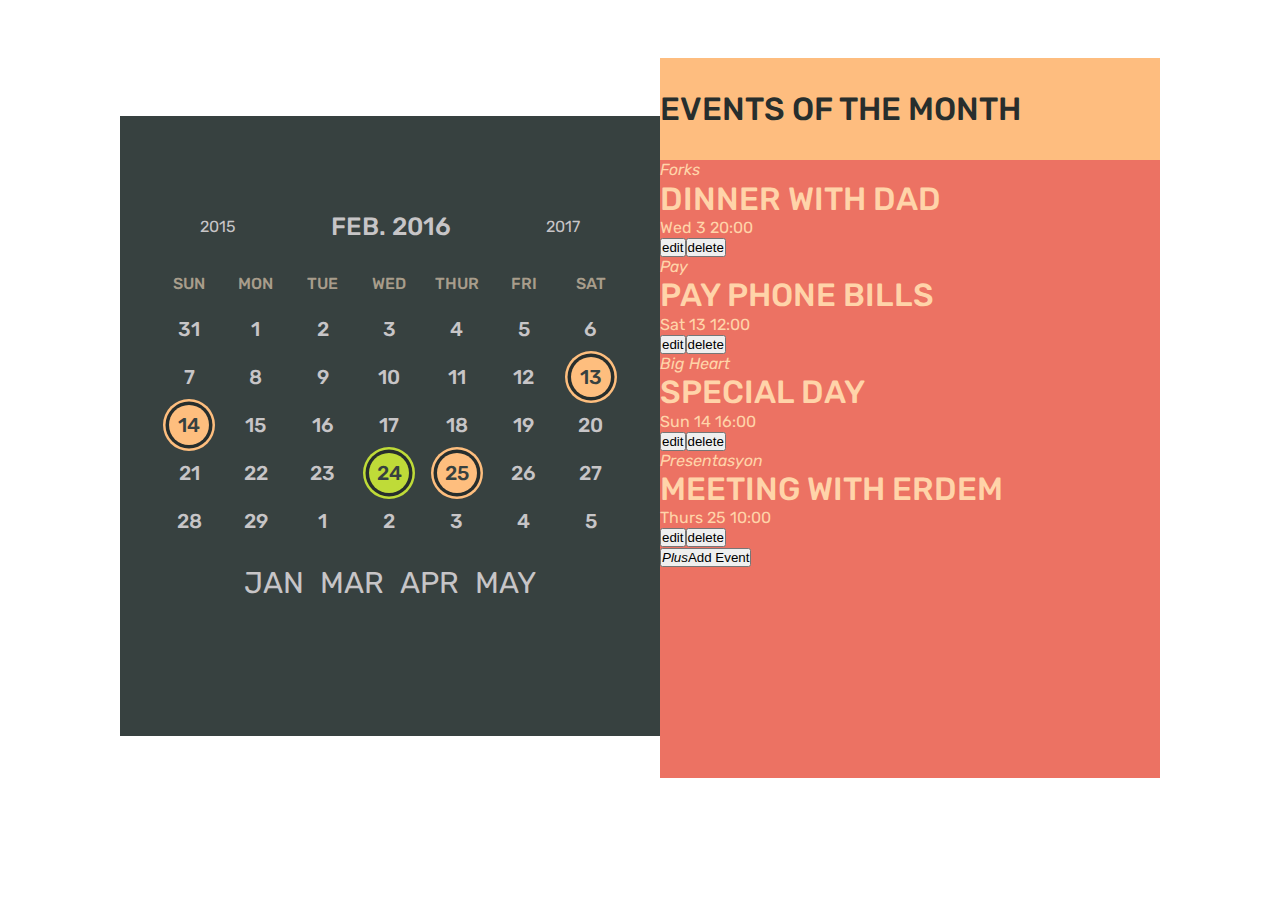
==== day3_calendar/index.html @ 4e823308 "calendar section complete" ====
<!DOCTYPE html>
<html lang="en">
<head>
  <meta charset="UTF-8">
  <meta http-equiv="X-UA-Compatible" content="IE=edge">
  <meta name="viewport" content="width=device-width, initial-scale=1.0">
  <link rel="stylesheet" href="https://cdnjs.cloudflare.com/ajax/libs/font-awesome/6.2.1/css/all.min.css" integrity="sha512-MV7K8+y+gLIBoVD59lQIYicR65iaqukzvf/nwasF0nqhPay5w/9lJmVM2hMDcnK1OnMGCdVK+iQrJ7lzPJQd1w==" crossorigin="anonymous" referrerpolicy="no-referrer" />
  <link rel="stylesheet" href="style.css">
  <title>Daily Design || Day 3 - Calendar</title>
</head>
<body>

  <main class="grid-container">
  
    <!--Left Side-->
    <section class="calendar">
      <header class="current-month">
        <p>2015</p>
        <p>Feb. 2016</p><p>2017</p>
      </header>
        <div class="weeks">
            <p>Sun</p>
            <p>Mon</p>
            <p>Tue</p>
            <p>Wed</p>
            <p>Thur</p>
            <p>Fri</p>
            <p>Sat</p>
            <p>31</p><p>1</p><p>2</p><p>3</p><p>4</p><p>5</p><p>6</p> <p>7</p><p>8</p><p>9</p><p>10</p><p >11</p><p>12</p><p class="event">13</p>
            <p class="event">14</p><p>15</p><p>16</p><p>17</p><p>18</p><p>19</p><p>20</p>
          <p>21</p><p>22</p><p>23</p><p class="today">24</p><p class="event">25</p><p>26</p><p>27</p><p>28</p><p>29</p><p>1</p><p>2</p><p>3</p><p>4</p><p>5</p>
        </div>
        </div>
      <footer class="months">
        <i class="fa fa-chevron-left"></i>
        <div class="display-months">
          <p>Jan</p>   <p>Mar</p> <p>Apr</p><p>May</p>
        </div>
        <i class="fa fa-chevron-right"></i>
      </footer>
    </section>

    <!--Right Side-->
    <section class="events">
        <h1 class="title">Events of the Month</h1>
      
        <div class="details">
       <article class="item">
        <i>Forks</i>
        <div class="title-time"><h1>Dinner with Dad</h1><p>Wed 3 20:00</p></div>
        <div class="buttons">
          <button class="btn">edit</button><button>delete</button>
        </div> 
       </article>
       <article class="item">
        <i>Pay</i>
        <div class="title-time"><h1>Pay Phone Bills</h1><p>Sat 13 12:00</p></div>
        <div class="buttons">
          <button class="btn">edit</button><button>delete</button>
        </div> 
       </article>
       <article class="item">
        <i>Big Heart</i>
        <div class="title-time"><h1>Special Day</h1><p>Sun 14 16:00</p></div>
        <div class="buttons">
          <button class="btn">edit</button><button>delete</button>
        </div> 
       </article>
       <article class="item">
        <i>Presentasyon</i>
        <div class="title-time"><h1>Meeting with Erdem</h1><p>Thurs 25 10:00</p></div>
        <div class="buttons">
          <button class="btn">edit</button><button>delete</button>
        </div> 
       </article>
       <button id="add-btn" class="btn btn-large"><i>Plus</i>Add Event</button>
      </div>
     
    </section>

  </main>
  
</body>
</html>
---- day3_calendar/style.css ----
@import url('https://fonts.googleapis.com/css2?family=Rubik:wght@300;400;500&display=swap');

:root{
  /* Font Families*/
  --ffMain:'Rubik', sans-serif;

  /*Colors*/
  --clrBgDark:#374140;
  --clrBgYellow:#febd7f;
  --clrBgDarkOrange:#ec7263;
  --clrEvent:#febe7e;
  --clrToday:#bfdb38;
  --clrDays:#a89d8b;
  --clrTextCalendr:#c7c5c7;
  --clrTextDetails:#fdebb9; 
}

*{
  margin: 0;
  padding: 0;
  box-sizing: border-box;
}

body{
  font-family: var(--ffMain);
  line-height: 1.2;
}

h1{
  text-transform: uppercase;
  font-weight: 500;
}

.grid-container {
  height: 100vh;
  width: 100vw;
  display: grid;
  grid-template-columns: repeat(2,auto);
}

/*Left Side*/
.calendar {
  margin-bottom: 3rem;
  align-self: center;
  justify-self: right;
  background: var(--clrBgDark);
  color:var(--clrTextCalendr);
  height: 620px;
  width: 540px;
}

.current-month{
  margin-top: 4rem;
  display: flex;
  justify-content: space-between;
  align-items: center;
  font-size:16px;
  margin:6rem 5rem 0;
}

.current-month  p:nth-child(2){
 font-size: 25px;
 font-weight: 500;
 text-transform: uppercase;
}

.weeks {
  margin:2rem 3rem;
  display: grid;
  gap:1.5rem;
  grid-template-columns: repeat(7,1fr);
  justify-items:center;
}

.weeks p:nth-child(n):nth-child(-n+7) {
  color:var(--clrDays);
  text-transform: uppercase;
  font-weight: 500;
  font-size: 16px;
}

.weeks p {
  font-size:20px;
  font-weight: 500;
  z-index: 10;
  user-select: none;
}

.event, .today {
 box-shadow:0px 0px 0 14px var(--clrEvent);
 border-radius: 50%;
 position: relative;
 color:var(--clrBgDark);
 height:1.5rem;
 width: 1.5rem;
 text-align: center;
}

.event::before, .today::before{
  content:'';
  position: absolute;
  top:50%;
  left:50%;
  transform: translate(-50%,-50%);
  background: #272e2d;
  height: 47px;
  width: 47px;
  border-radius: 50%;
  z-index: -1;
}

.event::after, .today::after {
  content:'';
  position:absolute;
  top:50%;
  left:50%;
  transform: translate(-50%,-50%);
  height:40px;
  width: 40px;
  border-radius: 50%;
  background: var(--clrEvent);
  z-index: -1;
}

.today {
  box-shadow:0px 0px 0 14px var(--clrToday);
}

.today::after{
  background: var(--clrToday);
}

/*Footer*/
.months {
  text-transform: uppercase;
  font-size: 30px;
  font-weight: 400;
  width: 90%;
  margin:0 auto;
  display: flex;
  align-items: baseline;
  justify-content: space-between; 
}

.display-months {
display: flex;
align-items: center;
justify-content: center;
gap:1rem;
}

footer i {
  font-size: 40px;
  font-weight: 100;
}

/*Right Side*/
.events{
  margin-bottom: 4rem;
  align-self: center;
  justify-self: left;
  height:720px;
  width: 500px;
  background:var(--clrBgDarkOrange);

}

 .title {
  background: var(--clrBgYellow);
  color:#272e2d;
  padding:2rem 0rem;
}

.details{
  color:#ffd4a9;
}
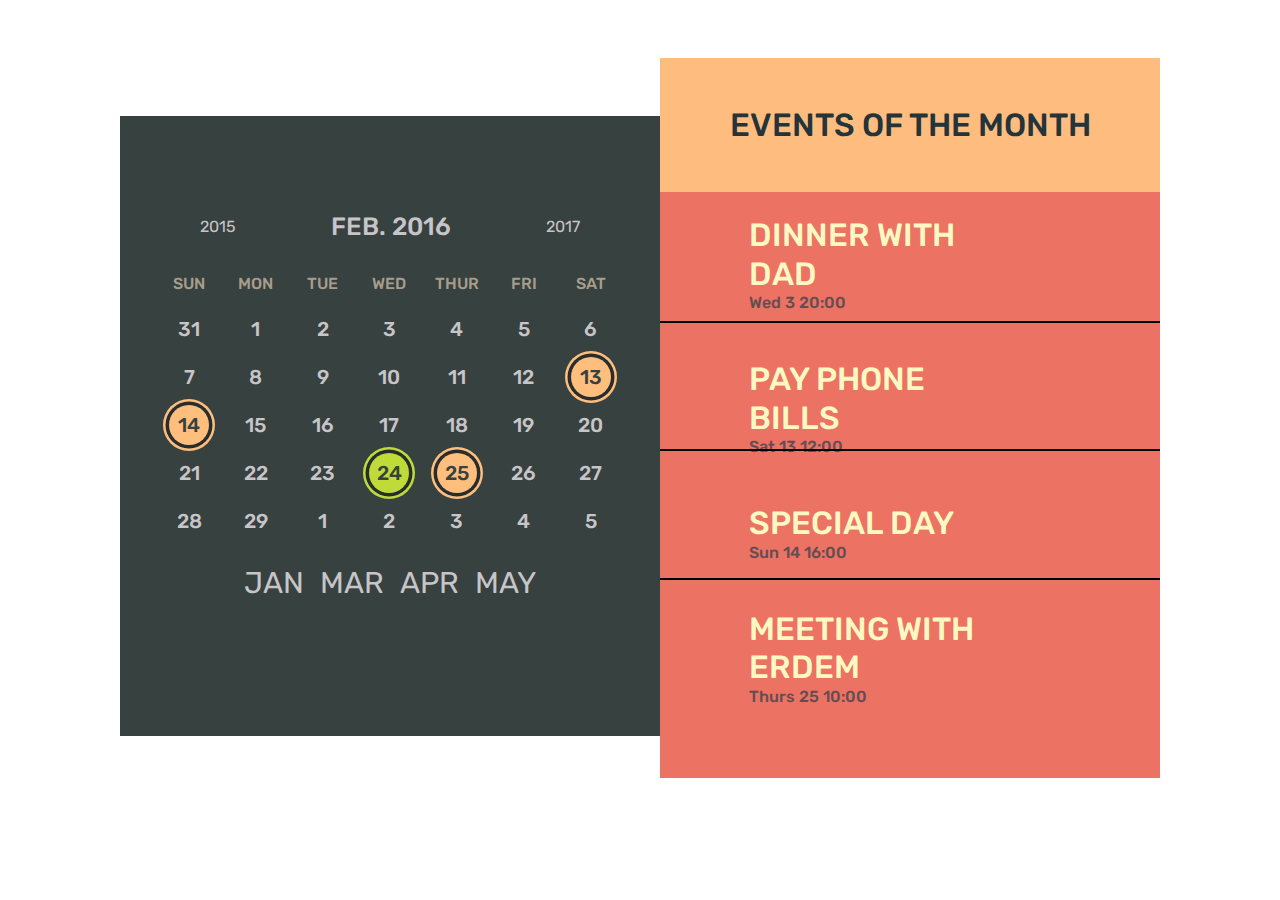
==== commit 9216cd1b: "calendar details almost done" ====
--- a/day3_calendar/index.html
+++ b/day3_calendar/index.html
@@ -43,37 +43,74 @@
     <!--Right Side-->
     <section class="events">
         <h1 class="title">Events of the Month</h1>
+        
+        <div class="details">
+        <i class="fa fa-utensils fa-2x item-icon"></i>
+
+        <div class="item-details">
+          <h1>Dinner with Dad</h1>
+          <p>Wed 3 20:00</p>
+        </div>
+
+        <div class="edit-del-btns">
+          <button>
+            <i class="fa-solid fa-pencil"></i></button>
+          <button>
+            <i class="fa-solid fa-trash"></i>
+          </button>
+        </div>
+
+        <span class="divider"></span>
+
+        <i class="fa-brands fa-google-pay fa-2x item-icon"></i>
+        <div class="item-details">
+          <h1>Pay Phone Bills</h1>
+          <p>Sat 13 12:00</p></div>
+        <div class="edit-del-btns">
+          <button>
+            <i class="fa-solid fa-pencil"></i></button>
+          <button>
+            <i class="fa-solid fa-trash"></i>
+          </button>
+        </div> 
+
+        <span class="divider"></span>
+  
+        <i class="fa-regular fa-heart fa-2x item-icon"></i>
+        <div class="item-details">
+          <h1>Special Day</h1>
+          <p>Sun 14 16:00</p></div>
+        <div class="edit-del-btns">
+          <button>
+            <i class="fa-solid fa-pencil"></i></button>
+          <button>
+            <i class="fa-solid fa-trash"></i>
+          </button>
+        </div> 
+
+        <span class="divider"></span>
+ 
+        <i class="fa fa-person-chalkboard fa-2x item-icon"></i>
+        <div class="item-details">
+          <h1>Meeting with Erdem</h1>
+          <p>Thurs 25 10:00</p></div>
+        <div class="edit-del-btns">
+          <button>
+            <i class="fa-solid fa-pencil"></i></button>
+          <button>
+            <i class="fa-solid fa-trash"></i>
+          </button>
+        </div> 
+   
+
+       <!--
+
+         <button id="add-btn" class="btn btn-lg">
+        <i class="fa-solid fa-plus fa-2x"></i>
+        
+        Add Event</button>
+       -->
       
-        <div class="details">
-       <article class="item">
-        <i>Forks</i>
-        <div class="title-time"><h1>Dinner with Dad</h1><p>Wed 3 20:00</p></div>
-        <div class="buttons">
-          <button class="btn">edit</button><button>delete</button>
-        </div> 
-       </article>
-       <article class="item">
-        <i>Pay</i>
-        <div class="title-time"><h1>Pay Phone Bills</h1><p>Sat 13 12:00</p></div>
-        <div class="buttons">
-          <button class="btn">edit</button><button>delete</button>
-        </div> 
-       </article>
-       <article class="item">
-        <i>Big Heart</i>
-        <div class="title-time"><h1>Special Day</h1><p>Sun 14 16:00</p></div>
-        <div class="buttons">
-          <button class="btn">edit</button><button>delete</button>
-        </div> 
-       </article>
-       <article class="item">
-        <i>Presentasyon</i>
-        <div class="title-time"><h1>Meeting with Erdem</h1><p>Thurs 25 10:00</p></div>
-        <div class="buttons">
-          <button class="btn">edit</button><button>delete</button>
-        </div> 
-       </article>
-       <button id="add-btn" class="btn btn-large"><i>Plus</i>Add Event</button>
       </div>
      
     </section>
--- a/day3_calendar/style.css
+++ b/day3_calendar/style.css
@@ -12,7 +12,10 @@
   --clrToday:#bfdb38;
   --clrDays:#a89d8b;
   --clrTextCalendr:#c7c5c7;
-  --clrTextDetails:#fdebb9; 
+  --clrTextDetails:#e5ce8f; 
+  --clrHeading:#23343a;
+  --clrIconEdtDel:#644d52;
+  --clrDividingLine:#ea6461;
 }
 
 *{
@@ -29,6 +32,33 @@
 h1{
   text-transform: uppercase;
   font-weight: 500;
+}
+
+button,
+input,
+form,
+textarea {
+  font-family: inherit;
+  font-size: inherit;
+}
+
+
+.btn{
+  border:none;
+  padding:1rem 2rem;
+  color:#fff;
+  border-radius: 3px;
+  background: var(--clrBgDark);
+}
+
+.btn-lg{
+  padding:1rem 3rem;
+  text-transform: uppercase;
+  display: flex;
+  align-items: center;
+  justify-content: center;
+  gap:1rem;
+  font-weight:500;
 }
 
 .grid-container {
@@ -166,12 +196,60 @@
 }
 
  .title {
+  text-align: center;
   background: var(--clrBgYellow);
-  color:#272e2d;
-  padding:2rem 0rem;
-}
+  color:var(--clrHeading);
+  font-weight: 500;
+  padding:3rem 3.5rem;
+}
+
 
 .details{
-  color:#ffd4a9;
-}
-
+  padding:1.5rem 1.5rem 0;
+  display:grid;
+  grid-template-columns: 1fr 4fr 2fr;
+  row-gap:3rem;
+  color:#fef9c3;
+  position: relative;
+}
+
+.item-icon{
+  justify-self:center;
+  align-self: center;
+}
+
+
+.details span {
+position: absolute;
+height:2px;
+width: 100%;
+background: black;
+top:25%;
+}
+
+.details span:nth-of-type(2){
+  top:50%;
+}
+
+.details span:nth-of-type(3){
+  top:75%;
+}
+
+.item-details p {
+  color:#644d52;
+  font-weight: 500;
+}
+
+.edit-del-btns{
+  justify-self: end;
+}
+
+.edit-del-btns button {
+  background: transparent;
+  border: none;
+
+}
+
+.edit-del-btns i {
+  color:#644d52;
+}
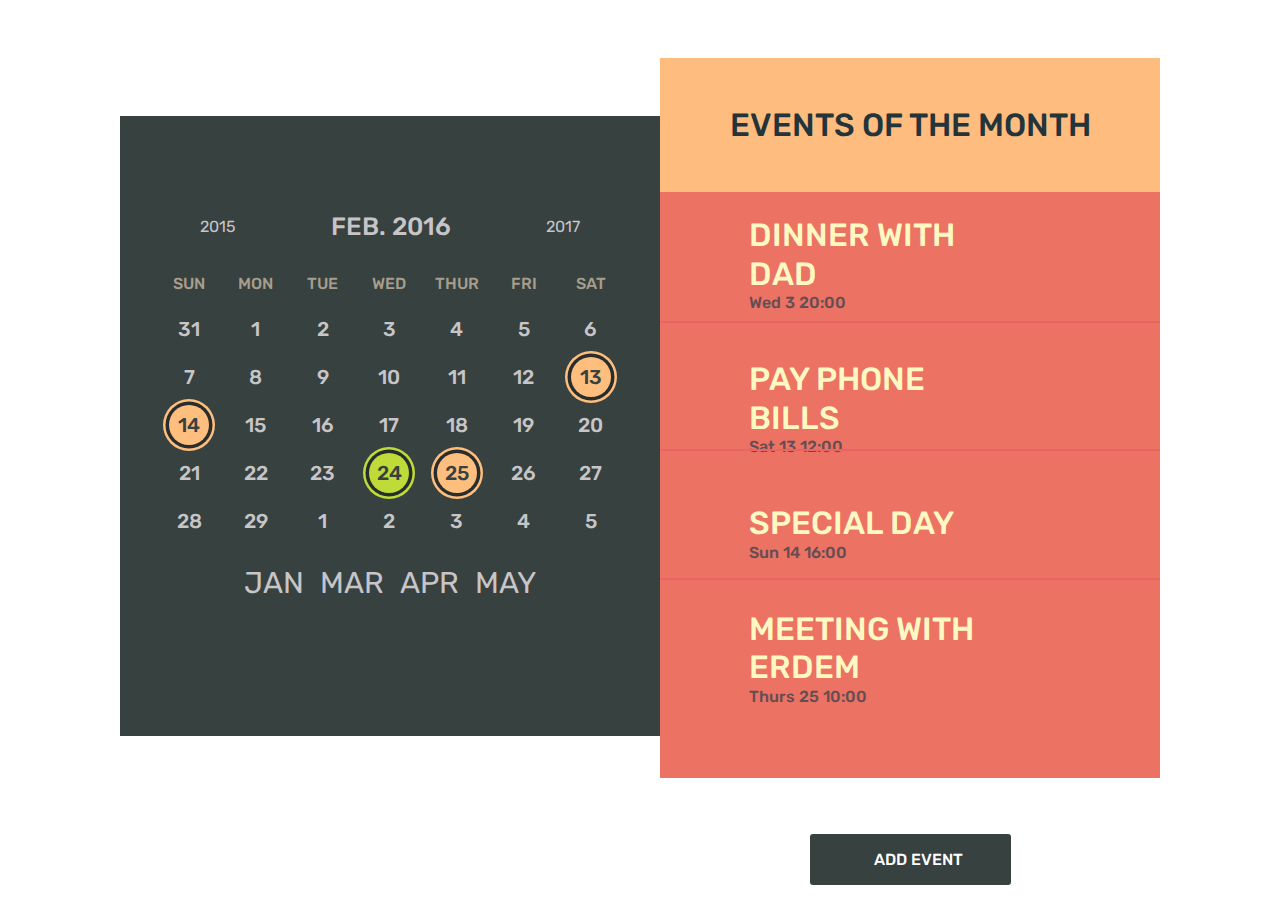
==== commit a7d28e24: "added modal" ====
--- a/day3_calendar/index.html
+++ b/day3_calendar/index.html
@@ -101,21 +101,44 @@
             <i class="fa-solid fa-trash"></i>
           </button>
         </div> 
-   
-
-       <!--
-
-         <button id="add-btn" class="btn btn-lg">
+      </div>
+      <button id="add-event-btn" class="btn btn-lg">
         <i class="fa-solid fa-plus fa-2x"></i>
-        
         Add Event</button>
-       -->
-      
-      </div>
-     
     </section>
 
   </main>
   
+<!--Modal-->
+<div id="modal-container" class="modal-container">
+
+  <form action="" class="modal-content">
+    <button id="btn-modal-close" class="btn-modal-close">x</button>
+    <h1>Add an Event</h1>
+
+    <div class="form-grid">
+       <label for="date">Select Date:
+       </label>
+       <input class="modal-input" type="text" name="date" id="date">
+       <label for="time">Time:
+       </label>
+       <input class="modal-input" type="text" name="time" id="time">
+       <label for="details">Details:
+       </label>
+       <textarea 
+       rows="4"
+       type="text" 
+       id="details" 
+       name="details"
+       >
+      </textarea>
+    </div>
+      
+       <button type="submit" class="btn modal-btn">Add to Calendar</button>
+  </form>
+</div>
+
+
+<script src="./script.js"></script>
 </body>
 </html>--- a/day3_calendar/style.css
+++ b/day3_calendar/style.css
@@ -6,6 +6,8 @@
 
   /*Colors*/
   --clrBgDark:#374140;
+  --clrBgModal:rgba(60, 83, 81,0.9);
+  --clrBgModalOpaque:rgb(22, 34, 33);
   --clrBgYellow:#febd7f;
   --clrBgDarkOrange:#ec7263;
   --clrEvent:#febe7e;
@@ -188,7 +190,7 @@
 .events{
   margin-bottom: 4rem;
   align-self: center;
-  justify-self: left;
+  justify-self:left;
   height:720px;
   width: 500px;
   background:var(--clrBgDarkOrange);
@@ -223,7 +225,7 @@
 position: absolute;
 height:2px;
 width: 100%;
-background: black;
+background: var(--clrDividingLine);
 top:25%;
 }
 
@@ -247,9 +249,94 @@
 .edit-del-btns button {
   background: transparent;
   border: none;
-
 }
 
 .edit-del-btns i {
   color:#644d52;
 }
+
+#add-event-btn{
+  margin:8rem auto 0;
+}
+
+/*Modal*/
+.modal-container {
+  position:fixed;
+  display: none;
+  align-items: center;
+  justify-content: center;
+  top:0;
+  left:0;
+  z-index: 10;
+  height:100%;
+  width: 100%;
+  background-color: var(--clrBgModal);
+  transition: all 0.3s ease-in-out;
+
+}
+
+.modal-content{
+  height: 400px;
+  width: 500px;
+  background-color:var(--clrBgModalOpaque);
+  color:#fff; 
+  border-radius: 3px;
+  position: relative;
+
+}
+
+.btn-modal-close{
+  position: absolute;
+  right:0;
+  border:none;
+  height:25px;
+  width: 25px;
+  padding:2px 4px;
+  background-color: #b2bebd;
+  transition: all 0.15s ease;
+}
+
+.btn-modal-close:hover{
+  background: #000;
+  color:#fff;
+}
+
+.form-grid{
+  padding:2rem;
+  display:grid;
+  grid-template-columns: repeat(2,1fr);
+  gap:1rem;
+}
+
+.form-grid label {
+  align-self:center;
+  justify-self: start;
+  display: block;
+}
+
+.modal-input {
+border:none;
+justify-self: start;
+padding: 0.5rem;
+}
+
+textarea{
+  resize: none;
+  padding: 0.5rem;
+}
+
+.modal-content h1 {
+  text-align: center;
+  margin-top: 2rem;
+}
+
+.modal-btn{
+ display: block;
+ margin: 0 auto;
+ background-color: #304745;
+ transition:all 0.1s ease;
+}
+
+.modal-btn:hover{
+  background-color: var(--clrBgDark);
+}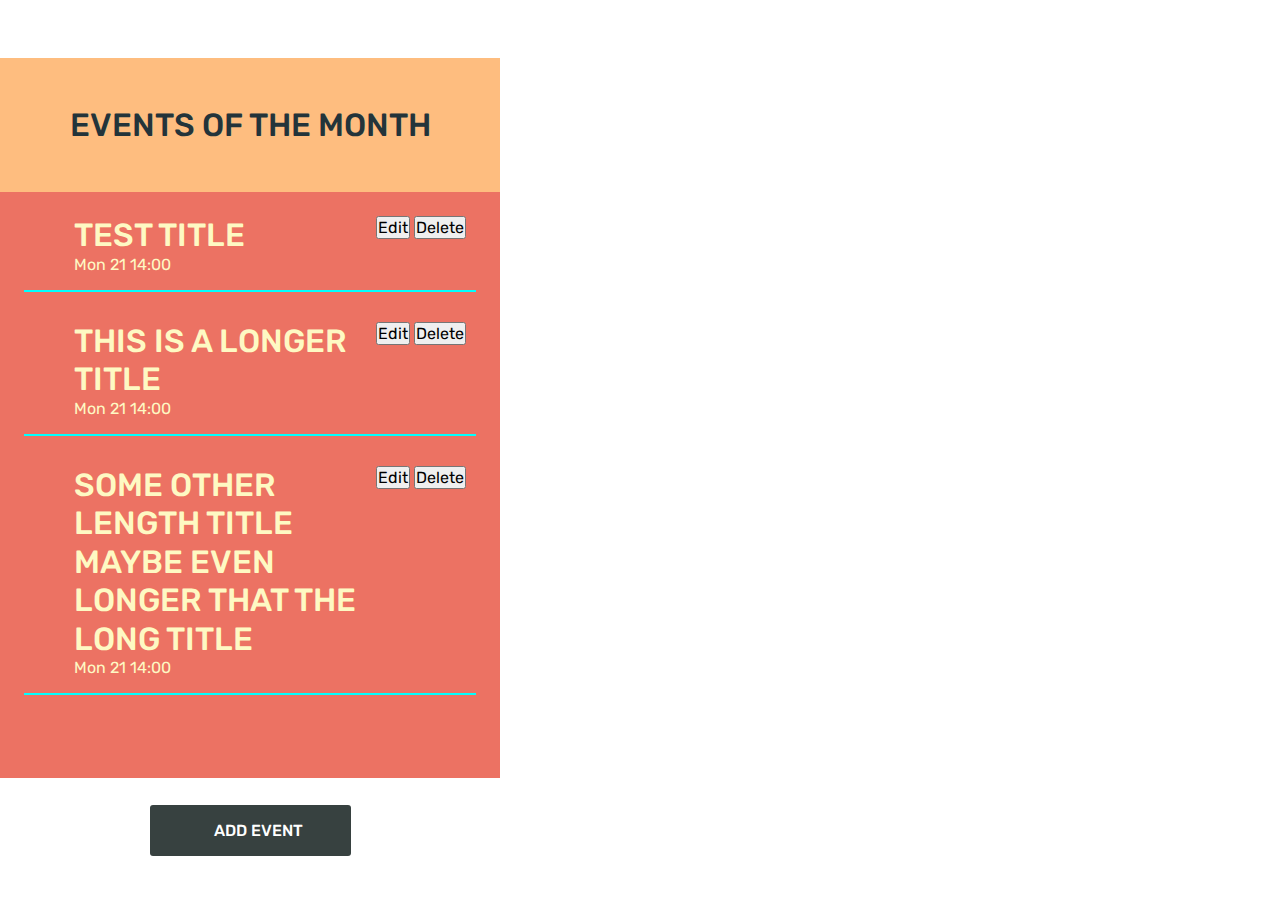
==== commit 4c135310: "add item step1" ====
--- a/day3_calendar/index.html
+++ b/day3_calendar/index.html
@@ -44,9 +44,56 @@
     <section class="events">
         <h1 class="title">Events of the Month</h1>
         
-        <div class="details">
+        <div id="details-flex-container" class="details-flex-container">
+         
+          
+          <div class="details-item">
+            <i class="fa-solid fa-magnifying-glass"></i>
+            <div class="details-text">
+              <h1 class="details-title">Test Title</h1>
+              <span class="details-date">Mon 21</span>
+              <span class="details-time">14:00</span>
+            </div>
+            <div class="edit-delete">
+              <button class="edit">Edit</button>
+              <button class="delete">Delete</button>
+            </div>
+          </div>
+
+          <div class="details-item">
+            <i class="fa-solid fa-magnifying-glass"></i>
+            <div class="details-text">
+              <h1 class="details-title">This is a longer title</h1>
+              <span class="details-date">Mon 21</span>
+              <span class="details-time">14:00</span>
+            </div>
+            <div class="edit-delete">
+              <button class="edit">Edit</button>
+              <button class="delete">Delete</button>
+            </div>
+          </div>
+
+          <div class="details-item">
+            <i class="fa-solid fa-magnifying-glass"></i>
+            <div class="details-text">
+              <h1 class="details-title">Some other length title maybe even longer that the long title</h1>
+              <span class="details-date">Mon 21</span>
+              <span class="details-time">14:00</span>
+            </div>
+            <div class="edit-delete">
+              <button class="edit-btn">Edit</button>
+              <button class="delete-btn">Delete</button>
+            </div>
+          </div>
+
+         
+       
+
+         
+   
+
+          <!--
         <i class="fa fa-utensils fa-2x item-icon"></i>
-
         <div class="item-details">
           <h1>Dinner with Dad</h1>
           <p>Wed 3 20:00</p>
@@ -60,12 +107,13 @@
           </button>
         </div>
 
-        <span class="divider"></span>
+        <div class="divider"></div>
 
         <i class="fa-brands fa-google-pay fa-2x item-icon"></i>
         <div class="item-details">
           <h1>Pay Phone Bills</h1>
           <p>Sat 13 12:00</p></div>
+
         <div class="edit-del-btns">
           <button>
             <i class="fa-solid fa-pencil"></i></button>
@@ -74,12 +122,13 @@
           </button>
         </div> 
 
-        <span class="divider"></span>
+        <div class="divider"></div>
   
         <i class="fa-regular fa-heart fa-2x item-icon"></i>
         <div class="item-details">
           <h1>Special Day</h1>
-          <p>Sun 14 16:00</p></div>
+          <p>Sun 14 16:00</p>
+        </div>
         <div class="edit-del-btns">
           <button>
             <i class="fa-solid fa-pencil"></i></button>
@@ -88,7 +137,8 @@
           </button>
         </div> 
 
-        <span class="divider"></span>
+        <div class="divider"></div>
+
  
         <i class="fa fa-person-chalkboard fa-2x item-icon"></i>
         <div class="item-details">
@@ -101,6 +151,9 @@
             <i class="fa-solid fa-trash"></i>
           </button>
         </div> 
+
+
+        -->
       </div>
       <button id="add-event-btn" class="btn btn-lg">
         <i class="fa-solid fa-plus fa-2x"></i>
@@ -117,24 +170,45 @@
     <h1>Add an Event</h1>
 
     <div class="form-grid">
-       <label for="date">Select Date:
+
+       <label class="date-label" for="date">Select Date:
        </label>
-       <input class="modal-input" type="text" name="date" id="date">
-       <label for="time">Time:
+       <input
+       type="date"  
+       class="date-input"  
+       name="date" 
+       id="date"
+       value="2022-11-20"
+       min="2022-11-20"
+       max="2024-11-20"
+       >
+       <label class="time-label" for="time">Time:
        </label>
-       <input class="modal-input" type="text" name="time" id="time">
-       <label for="details">Details:
+       <input 
+       class="time-input" 
+       type="time" 
+       name="time" 
+       id="time">
+       <label class="textarea-label" for="details">Details:
        </label>
        <textarea 
+       placeholder="Maximum 50 characters"
+       maxlength="50"
+       class="textarea-input"
        rows="4"
        type="text" 
        id="details" 
        name="details"
-       >
-      </textarea>
+       ></textarea>
+     
+      <button 
+      id="add-to-calendar"
+      type="submit" 
+      class="btn modal-submit-btn">Add to Calendar</button>
     </div>
+    
       
-       <button type="submit" class="btn modal-btn">Add to Calendar</button>
+      
   </form>
 </div>
 
--- a/day3_calendar/style.css
+++ b/day3_calendar/style.css
@@ -72,6 +72,7 @@
 
 /*Left Side*/
 .calendar {
+  display: none;
   margin-bottom: 3rem;
   align-self: center;
   justify-self: right;
@@ -205,37 +206,37 @@
   padding:3rem 3.5rem;
 }
 
-
-.details{
+.details-flex-container { 
   padding:1.5rem 1.5rem 0;
-  display:grid;
-  grid-template-columns: 1fr 4fr 2fr;
+  display:flex;
+  flex-direction: column;
   row-gap:3rem;
   color:#fef9c3;
   position: relative;
-}
-
-.item-icon{
-  justify-self:center;
-  align-self: center;
-}
-
-
-.details span {
-position: absolute;
-height:2px;
-width: 100%;
-background: var(--clrDividingLine);
-top:25%;
-}
-
-.details span:nth-of-type(2){
-  top:50%;
-}
-
-.details span:nth-of-type(3){
-  top:75%;
-}
+  transition: all 0.3s ease;
+}
+
+.details-flex-container:hover{
+  overflow-x: hidden;
+  overflow-y: overlay;
+}
+
+.details-item{
+  display:grid;
+  grid-template-columns: 1fr 6fr 2fr;
+  position: relative;
+}
+
+.details-item::after {
+  content:'';
+  position: absolute;
+  top:1em;
+  border-bottom: 2px solid cyan;
+  height: 100%;
+  width: 100%;
+
+}
+
 
 .item-details p {
   color:#644d52;
@@ -276,7 +277,7 @@
 }
 
 .modal-content{
-  height: 400px;
+  height: 500px;
   width: 500px;
   background-color:var(--clrBgModalOpaque);
   color:#fff; 
@@ -302,22 +303,47 @@
 }
 
 .form-grid{
-  padding:2rem;
+  margin:0 auto;
+  padding:1.5rem;
   display:grid;
-  grid-template-columns: repeat(2,1fr);
+  grid-template-columns: repeat(3, 1fr);
+  grid-template-areas: 
+  'date-label date-input date-input'
+  'time-label time-input time-input'
+  'textarea-label textarea-input textarea-input'
+  '. modal-submit-btn modal-submit-btn';
   gap:1rem;
 }
 
-.form-grid label {
-  align-self:center;
-  justify-self: start;
-  display: block;
-}
-
-.modal-input {
-border:none;
-justify-self: start;
-padding: 0.5rem;
+.date-label{
+  grid-area: date-label;
+}
+
+.date-input{
+  grid-area: date-input;
+}
+
+.time-label{
+  grid-area: time-label;
+}
+
+.time-input{
+  grid-area: time-input;
+}
+
+.textarea-label{
+  grid-area: textarea-label;
+}
+
+.textarea-input{
+  grid-area: textarea-input;
+}
+.modal-submit-btn{
+  grid-area: modal-submit-btn;
+}
+
+input {
+  padding:0.5rem;
 }
 
 textarea{
@@ -330,13 +356,13 @@
   margin-top: 2rem;
 }
 
-.modal-btn{
- display: block;
- margin: 0 auto;
+.modal-submit-btn{
+margin-top: 1rem;
+ padding:2rem;
  background-color: #304745;
  transition:all 0.1s ease;
 }
 
-.modal-btn:hover{
+.modal-submit-btn:hover{
   background-color: var(--clrBgDark);
 }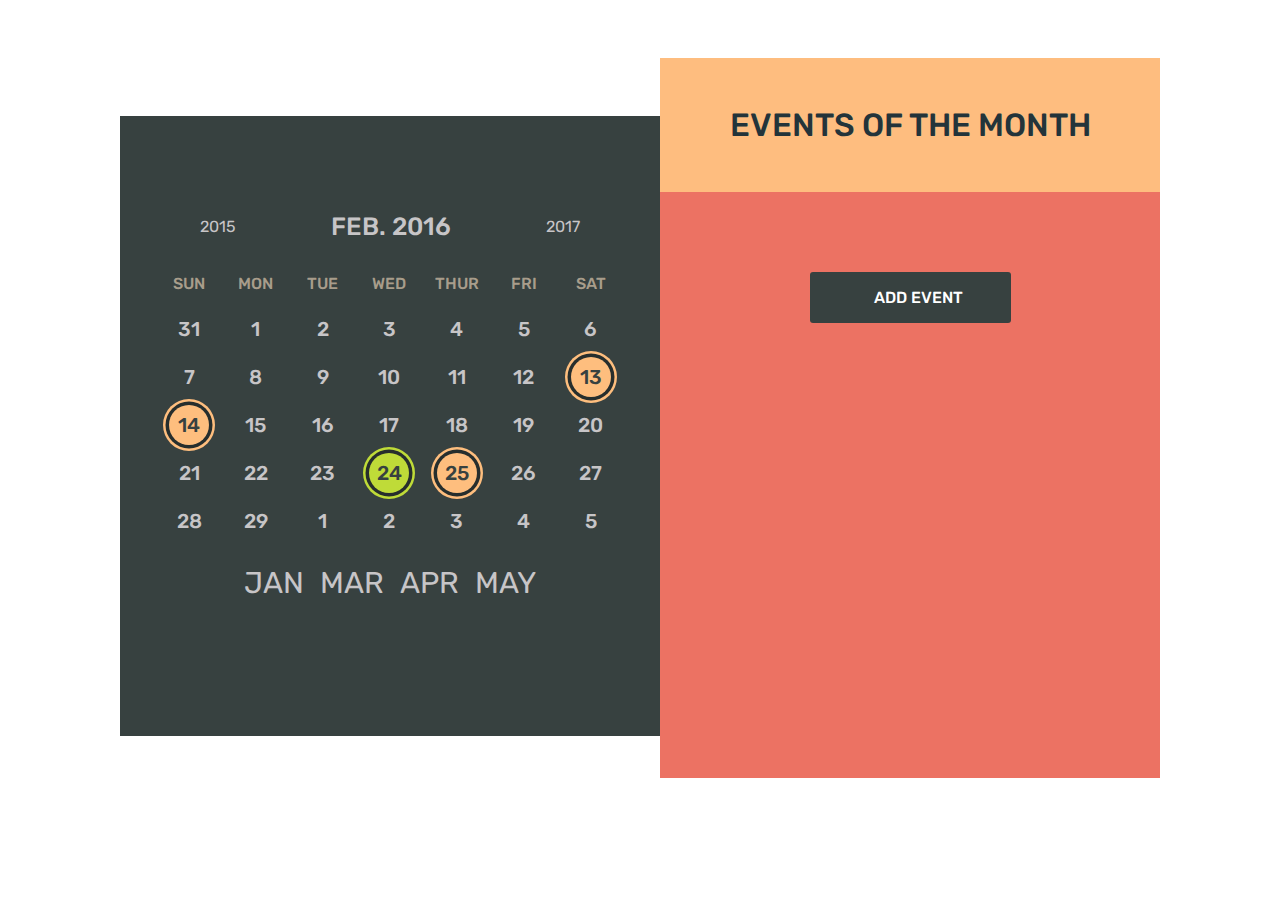
==== commit 5b50ab84: "add item functinality" ====
--- a/day3_calendar/index.html
+++ b/day3_calendar/index.html
@@ -18,7 +18,7 @@
         <p>2015</p>
         <p>Feb. 2016</p><p>2017</p>
       </header>
-        <div class="weeks">
+        <div id='weeks'class="weeks">
             <p>Sun</p>
             <p>Mon</p>
             <p>Tue</p>
@@ -47,51 +47,26 @@
         <div id="details-flex-container" class="details-flex-container">
          
           
-          <div class="details-item">
+
+     <!--
+          <div id="details-item" class="details-item">
             <i class="fa-solid fa-magnifying-glass"></i>
             <div class="details-text">
-              <h1 class="details-title">Test Title</h1>
-              <span class="details-date">Mon 21</span>
-              <span class="details-time">14:00</span>
+              <h1 class="details-title">Hardcoded Item</h1>
+              <span class="details-date">Nov 22</span>
+              <span class="details-time">12:31pm</span>
             </div>
             <div class="edit-delete">
-              <button class="edit">Edit</button>
-              <button class="delete">Delete</button>
+              <button class="btn-sm edit">
+                <i class="fa-regular fa-pen-to-square"></i>
+              </button>
+              <button class="btn-sm delete">
+                <i class="fa-solid fa-trash"></i>
+              </button>
             </div>
           </div>
-
-          <div class="details-item">
-            <i class="fa-solid fa-magnifying-glass"></i>
-            <div class="details-text">
-              <h1 class="details-title">This is a longer title</h1>
-              <span class="details-date">Mon 21</span>
-              <span class="details-time">14:00</span>
-            </div>
-            <div class="edit-delete">
-              <button class="edit">Edit</button>
-              <button class="delete">Delete</button>
-            </div>
-          </div>
-
-          <div class="details-item">
-            <i class="fa-solid fa-magnifying-glass"></i>
-            <div class="details-text">
-              <h1 class="details-title">Some other length title maybe even longer that the long title</h1>
-              <span class="details-date">Mon 21</span>
-              <span class="details-time">14:00</span>
-            </div>
-            <div class="edit-delete">
-              <button class="edit-btn">Edit</button>
-              <button class="delete-btn">Delete</button>
-            </div>
-          </div>
-
-         
-       
-
-         
-   
-
+          -->
+      
           <!--
         <i class="fa fa-utensils fa-2x item-icon"></i>
         <div class="item-details">
@@ -174,6 +149,7 @@
        <label class="date-label" for="date">Select Date:
        </label>
        <input
+       required
        type="date"  
        class="date-input"  
        name="date" 
@@ -185,6 +161,7 @@
        <label class="time-label" for="time">Time:
        </label>
        <input 
+       required
        class="time-input" 
        type="time" 
        name="time" 
@@ -199,7 +176,7 @@
        type="text" 
        id="details" 
        name="details"
-       ></textarea>
+       required></textarea>
      
       <button 
       id="add-to-calendar"
--- a/day3_calendar/style.css
+++ b/day3_calendar/style.css
@@ -29,6 +29,7 @@
 body{
   font-family: var(--ffMain);
   line-height: 1.2;
+  background-repeat: no;
 }
 
 h1{
@@ -51,6 +52,7 @@
   color:#fff;
   border-radius: 3px;
   background: var(--clrBgDark);
+  cursor: pointer;
 }
 
 .btn-lg{
@@ -63,6 +65,11 @@
   font-weight:500;
 }
 
+.btn-sm{
+  background: none;
+  border: none;
+}
+
 .grid-container {
   height: 100vh;
   width: 100vw;
@@ -72,7 +79,6 @@
 
 /*Left Side*/
 .calendar {
-  display: none;
   margin-bottom: 3rem;
   align-self: center;
   justify-self: right;
@@ -207,19 +213,15 @@
 }
 
 .details-flex-container { 
-  padding:1.5rem 1.5rem 0;
+  padding:1.5rem 1.5rem;
   display:flex;
   flex-direction: column;
+  max-height: 60%;
   row-gap:3rem;
   color:#fef9c3;
-  position: relative;
-  transition: all 0.3s ease;
-}
-
-.details-flex-container:hover{
-  overflow-x: hidden;
-  overflow-y: overlay;
-}
+  overflow-y: auto;
+}
+
 
 .details-item{
   display:grid;
@@ -231,7 +233,7 @@
   content:'';
   position: absolute;
   top:1em;
-  border-bottom: 2px solid cyan;
+  border-bottom: 2px solid var(--clrDividingLine);
   height: 100%;
   width: 100%;
 
@@ -243,21 +245,21 @@
   font-weight: 500;
 }
 
-.edit-del-btns{
+.edit-delete {
+  display: flex;
+  justify-content: space-between;
   justify-self: end;
-}
-
-.edit-del-btns button {
-  background: transparent;
-  border: none;
-}
-
-.edit-del-btns i {
+  margin-right: 1rem;
+  width: 40px;
+}
+
+
+.edit-delete i {
   color:#644d52;
 }
 
 #add-event-btn{
-  margin:8rem auto 0;
+  margin:2rem auto 2rem;
 }
 
 /*Modal*/
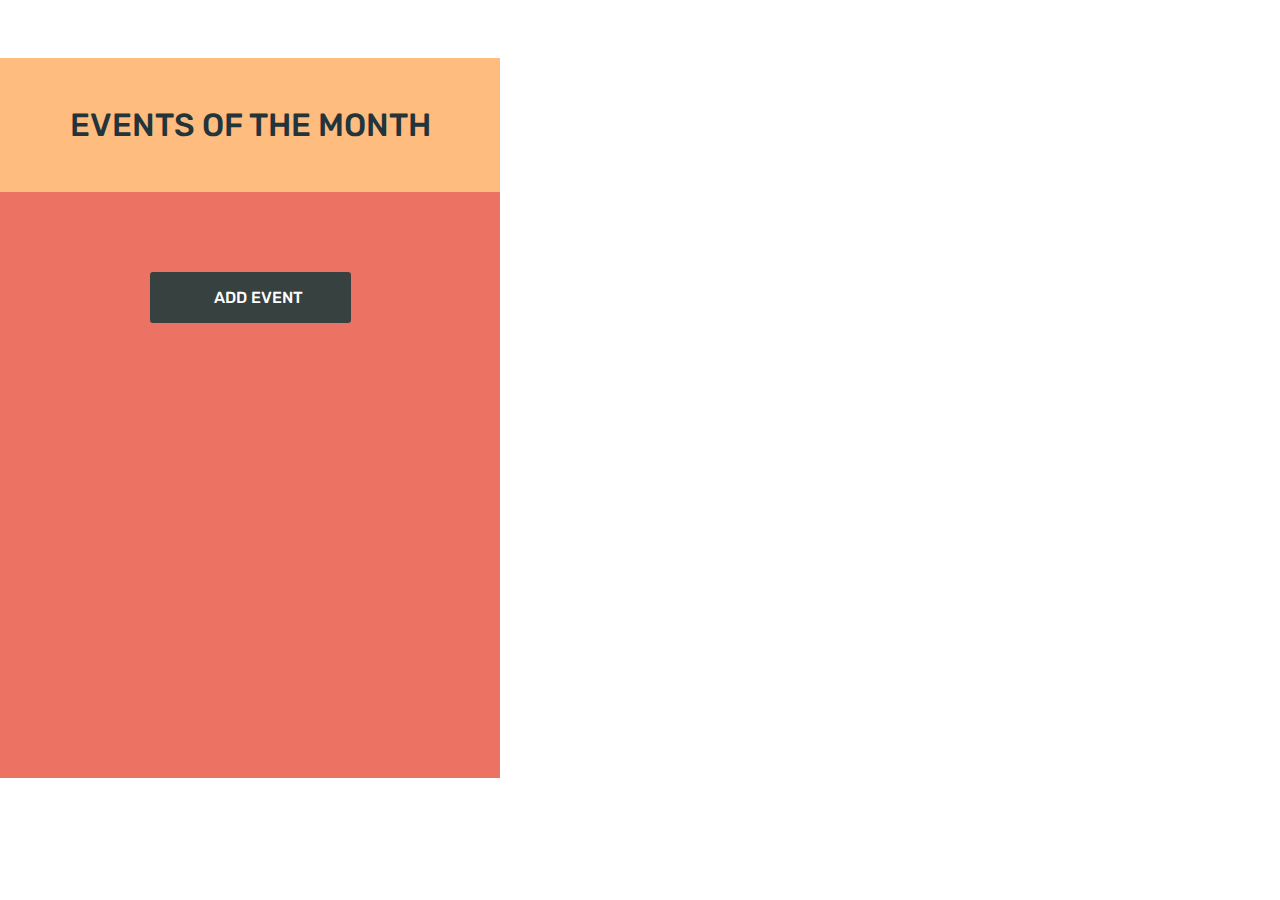
==== commit f8f963c9: "add to localstorage" ====
--- a/day3_calendar/index.html
+++ b/day3_calendar/index.html
@@ -45,90 +45,6 @@
         <h1 class="title">Events of the Month</h1>
         
         <div id="details-flex-container" class="details-flex-container">
-         
-          
-
-     <!--
-          <div id="details-item" class="details-item">
-            <i class="fa-solid fa-magnifying-glass"></i>
-            <div class="details-text">
-              <h1 class="details-title">Hardcoded Item</h1>
-              <span class="details-date">Nov 22</span>
-              <span class="details-time">12:31pm</span>
-            </div>
-            <div class="edit-delete">
-              <button class="btn-sm edit">
-                <i class="fa-regular fa-pen-to-square"></i>
-              </button>
-              <button class="btn-sm delete">
-                <i class="fa-solid fa-trash"></i>
-              </button>
-            </div>
-          </div>
-          -->
-      
-          <!--
-        <i class="fa fa-utensils fa-2x item-icon"></i>
-        <div class="item-details">
-          <h1>Dinner with Dad</h1>
-          <p>Wed 3 20:00</p>
-        </div>
-
-        <div class="edit-del-btns">
-          <button>
-            <i class="fa-solid fa-pencil"></i></button>
-          <button>
-            <i class="fa-solid fa-trash"></i>
-          </button>
-        </div>
-
-        <div class="divider"></div>
-
-        <i class="fa-brands fa-google-pay fa-2x item-icon"></i>
-        <div class="item-details">
-          <h1>Pay Phone Bills</h1>
-          <p>Sat 13 12:00</p></div>
-
-        <div class="edit-del-btns">
-          <button>
-            <i class="fa-solid fa-pencil"></i></button>
-          <button>
-            <i class="fa-solid fa-trash"></i>
-          </button>
-        </div> 
-
-        <div class="divider"></div>
-  
-        <i class="fa-regular fa-heart fa-2x item-icon"></i>
-        <div class="item-details">
-          <h1>Special Day</h1>
-          <p>Sun 14 16:00</p>
-        </div>
-        <div class="edit-del-btns">
-          <button>
-            <i class="fa-solid fa-pencil"></i></button>
-          <button>
-            <i class="fa-solid fa-trash"></i>
-          </button>
-        </div> 
-
-        <div class="divider"></div>
-
- 
-        <i class="fa fa-person-chalkboard fa-2x item-icon"></i>
-        <div class="item-details">
-          <h1>Meeting with Erdem</h1>
-          <p>Thurs 25 10:00</p></div>
-        <div class="edit-del-btns">
-          <button>
-            <i class="fa-solid fa-pencil"></i></button>
-          <button>
-            <i class="fa-solid fa-trash"></i>
-          </button>
-        </div> 
-
-
-        -->
       </div>
       <button id="add-event-btn" class="btn btn-lg">
         <i class="fa-solid fa-plus fa-2x"></i>
@@ -161,8 +77,7 @@
        <label class="time-label" for="time">Time:
        </label>
        <input 
-       required
-       class="time-input" 
+       class="time-input"
        type="time" 
        name="time" 
        id="time">
@@ -176,7 +91,8 @@
        type="text" 
        id="details" 
        name="details"
-       required></textarea>
+       value="Event"
+       required>Event</textarea>
      
       <button 
       id="add-to-calendar"
--- a/day3_calendar/style.css
+++ b/day3_calendar/style.css
@@ -68,6 +68,7 @@
 .btn-sm{
   background: none;
   border: none;
+  cursor: pointer;
 }
 
 .grid-container {
@@ -79,6 +80,7 @@
 
 /*Left Side*/
 .calendar {
+  display: none;
   margin-bottom: 3rem;
   align-self: center;
   justify-self: right;
@@ -135,6 +137,9 @@
  text-align: center;
 }
 
+.id-container {
+  display: none;
+}
 .event::before, .today::before{
   content:'';
   position: absolute;
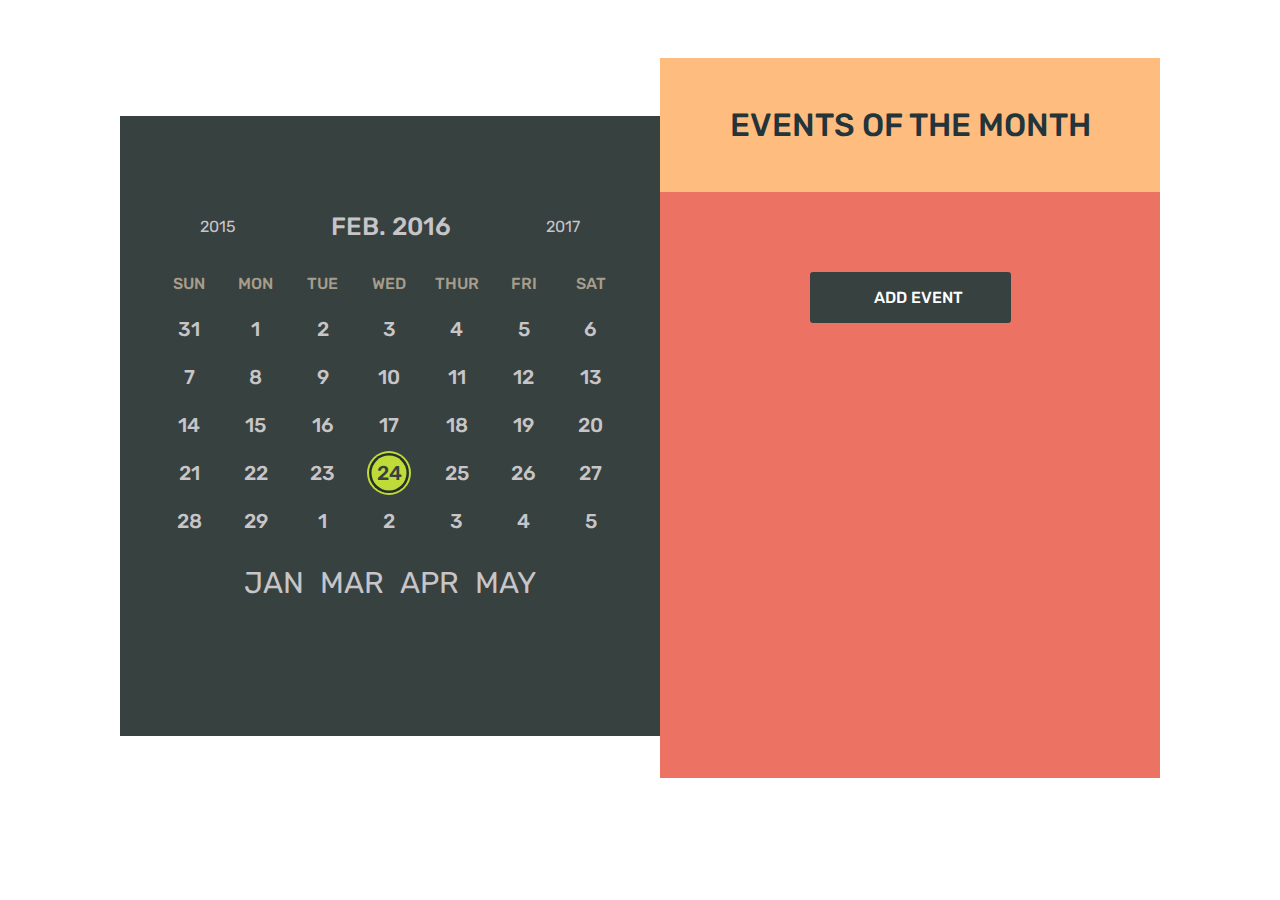
==== commit 46b7fd94: "dynamic calendar highlights" ====
--- a/day3_calendar/index.html
+++ b/day3_calendar/index.html
@@ -26,9 +26,9 @@
             <p>Thur</p>
             <p>Fri</p>
             <p>Sat</p>
-            <p>31</p><p>1</p><p>2</p><p>3</p><p>4</p><p>5</p><p>6</p> <p>7</p><p>8</p><p>9</p><p>10</p><p >11</p><p>12</p><p class="event">13</p>
-            <p class="event">14</p><p>15</p><p>16</p><p>17</p><p>18</p><p>19</p><p>20</p>
-          <p>21</p><p>22</p><p>23</p><p class="today">24</p><p class="event">25</p><p>26</p><p>27</p><p>28</p><p>29</p><p>1</p><p>2</p><p>3</p><p>4</p><p>5</p>
+            <p>31</p><p>1</p><p>2</p><p>3</p><p>4</p><p>5</p><p>6</p> <p>7</p><p>8</p><p>9</p><p>10</p><p >11</p><p>12</p><p>13</p>
+            <p>14</p><p>15</p><p>16</p><p>17</p><p>18</p><p>19</p><p>20</p>
+          <p>21</p><p>22</p><p>23</p><p>24</p><p>25</p><p>26</p><p>27</p><p>28</p><p>29</p><p>1</p><p>2</p><p>3</p><p>4</p><p>5</p>
         </div>
         </div>
       <footer class="months">
@@ -53,7 +53,7 @@
 
   </main>
   
-<!--Modal-->
+<!--Modal Form -->
 <div id="modal-container" class="modal-container">
 
   <form action="" class="modal-content">
@@ -106,6 +106,19 @@
 </div>
 
 
+<!--Modal Delete Confirmation-->
+<div id="modal-container-delete" class="modal-container">
+  <div class="modal-content-delete">
+    <p>Are you sure you want to delete event?</p>
+    <div class="btn-container">
+      <button id='confirm-delete'class="btn btn-md">Yes</button>
+      <button id='decline-delete' class="btn btn-md btn-no">No</button>
+    </div>
+    
+  </div>
+
+</div>
+
 <script src="./script.js"></script>
 </body>
 </html>--- a/day3_calendar/style.css
+++ b/day3_calendar/style.css
@@ -10,6 +10,7 @@
   --clrBgModalOpaque:rgb(22, 34, 33);
   --clrBgYellow:#febd7f;
   --clrBgDarkOrange:#ec7263;
+  --clrBgDarkerOrange:#ec7263;
   --clrEvent:#febe7e;
   --clrToday:#bfdb38;
   --clrDays:#a89d8b;
@@ -65,6 +66,24 @@
   font-weight:500;
 }
 
+.btn-md{
+  background-color: var(--clrBgDark);
+  padding:0.5rem 1rem;
+  font-size: 16px;
+  transition: background-color .15s ease;
+}
+
+.btn-md:hover{
+  background-color: #4c5f5d;
+}
+
+.btn-no{
+  background-color: #412329;
+}
+.btn.btn-no:hover{
+  background-color: #633740;
+}
+
 .btn-sm{
   background: none;
   border: none;
@@ -80,7 +99,6 @@
 
 /*Left Side*/
 .calendar {
-  display: none;
   margin-bottom: 3rem;
   align-self: center;
   justify-self: right;
@@ -127,8 +145,8 @@
   user-select: none;
 }
 
-.event, .today {
- box-shadow:0px 0px 0 14px var(--clrEvent);
+.event, .today  {
+ box-shadow:0px 0px 0 11px var(--clrEvent);
  border-radius: 50%;
  position: relative;
  color:var(--clrBgDark);
@@ -137,9 +155,7 @@
  text-align: center;
 }
 
-.id-container {
-  display: none;
-}
+/*Inner Ring*/
 .event::before, .today::before{
   content:'';
   position: absolute;
@@ -147,27 +163,28 @@
   left:50%;
   transform: translate(-50%,-50%);
   background: #272e2d;
-  height: 47px;
-  width: 47px;
+  height: 40px;
+  width: 40px;
   border-radius: 50%;
   z-index: -1;
 }
 
+/*Inner Ring*/
 .event::after, .today::after {
   content:'';
   position:absolute;
   top:50%;
   left:50%;
   transform: translate(-50%,-50%);
-  height:40px;
-  width: 40px;
+  height:35px;
+  width: 35px;
   border-radius: 50%;
   background: var(--clrEvent);
   z-index: -1;
 }
 
 .today {
-  box-shadow:0px 0px 0 14px var(--clrToday);
+  box-shadow:0px 0px 0 10px var(--clrToday);
 }
 
 .today::after{
@@ -280,7 +297,6 @@
   width: 100%;
   background-color: var(--clrBgModal);
   transition: all 0.3s ease-in-out;
-
 }
 
 .modal-content{
@@ -290,8 +306,24 @@
   color:#fff; 
   border-radius: 3px;
   position: relative;
-
-}
+}
+
+.modal-content-delete{
+  height:150px;
+  width: 400px;
+  display: flex;
+  flex-direction: column;
+  justify-content: center;
+  align-items: center;
+  text-align: center;
+  background-color: var(--clrBgDarkerOrange);
+  border-radius: 5px;
+  color:var(--clrHeading);
+  font-weight: 500;
+  font-size: 20px;
+}
+
+
 
 .btn-modal-close{
   position: absolute;
@@ -302,6 +334,12 @@
   padding:2px 4px;
   background-color: #b2bebd;
   transition: all 0.15s ease;
+}
+
+.btn-container{
+  display: flex;
+  gap:1rem;
+  margin-top: 1rem;
 }
 
 .btn-modal-close:hover{
